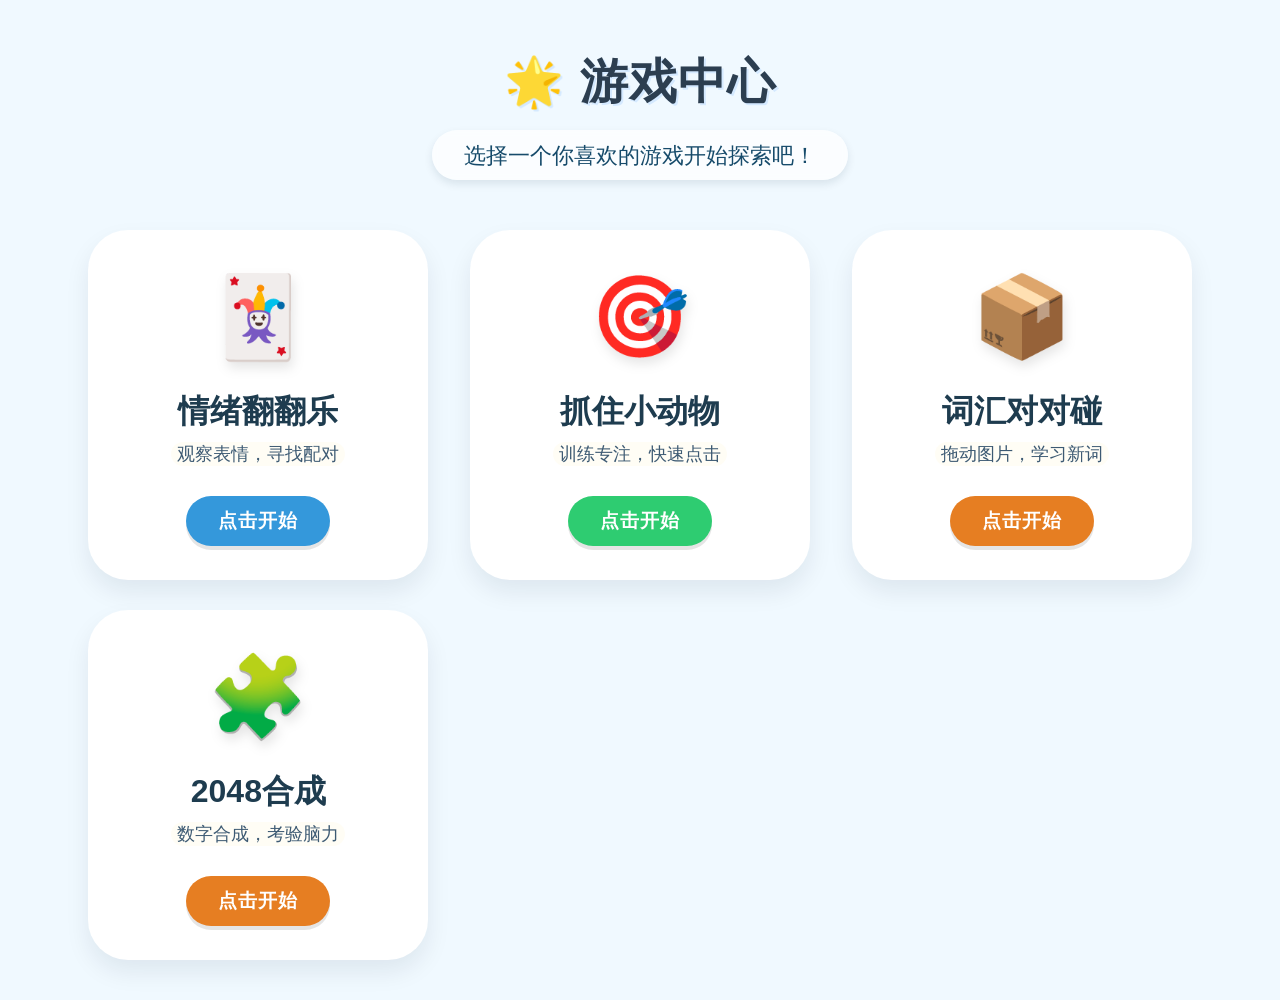
==== index.html @ b4124da2 "first_upload" ====
<!DOCTYPE html>
<html lang="zh-CN">
<head>
    <meta charset="UTF-8">
    <meta name="viewport" content="width=device-width, initial-scale=1.0">
    <title>特教辅助游戏中心 · 全部置中</title>
    <link rel="stylesheet" href="style.css">
</head>
<body>

    <header>
        <h1>🌟 游戏中心</h1>
        <p>选择一个你喜欢的游戏开始探索吧！</p>
    </header>

    <!-- 使用grid容器，所有卡片自动居中，忽略html中的换行干扰 -->
    <main class="game-container">
        <a href="game1.html" class="game-card card-blue" onmouseover="speak('情绪翻翻乐')">
            <div class="icon">🃏</div>
            <h2>情绪翻翻乐</h2>
            <p>观察表情，寻找配对</p>
            <span class="btn">点击开始</span>
        </a>

        <a href="game2.html" class="game-card card-green" onmouseover="speak('抓住小动物')">
            <div class="icon">🎯</div>
            <h2>抓住小动物</h2>
            <p>训练专注，快速点击</p>
            <span class="btn">点击开始</span>
        </a>
        <!-- 原html中的<br>已被css隐藏，不会导致换行错位 -->
        <br> 
        <a href="game3.html" class="game-card card-orange" onmouseover="speak('词汇对对碰')">
            <div class="icon">📦</div>
            <h2>词汇对对碰</h2>
            <p>拖动图片，学习新词</p>
            <span class="btn">点击开始</span>
        </a>

        <a href="game4.html" class="game-card card-orange" onmouseover="speak('2048合成')">
            <div class="icon"> 🧩</div>  
            <h2>2048合成</h2>
            <p>数字合成，考验脑力</p>
            <span class="btn">点击开始</span>
        </a>
    </main>

    <!-- 语音辅助功能 -->
    <script>
        // 语音辅助功能：当鼠标划过或点击时读出游戏名 (特教友好)
        function speak(text) {
            // 防止短时间内多次触发导致声音混乱
            if (window.speechSynthesis.speaking) {
                window.speechSynthesis.cancel();
            }
            const msg = new SpeechSynthesisUtterance(text);
            msg.lang = 'zh-CN';
            msg.rate = 0.8; // 语速稍慢一点，方便听清
            msg.volume = 1;
            // 再次确保停止之前的播放
            window.speechSynthesis.cancel();
            window.speechSynthesis.speak(msg);
        }
    </script>
</body>
</html>
---- style.css ----
/* ===== 全局重置 & 完全居中 ===== */
* {
    margin: 0;
    padding: 0;
    box-sizing: border-box;
}

body {
    /* 柔和背景，保护视力 */
    background-color: #f0f9ff;      /* 柔光浅蓝 */
    font-family: 'Microsoft YaHei', '幼圆', 'Segoe UI', sans-serif;
    color: #1e2f3f;
    /* 弹性布局，所有直接子元素水平居中 */
    display: flex;
    flex-direction: column;
    align-items: center;        /* 水平居中 */
    min-height: 100vh;
    padding: 20px 15px;
}

/* 页眉区完全居中 */
header {
    margin: 30px 0 30px 0;
    text-align: center;          /* 文字居中 */
    width: 100%;
    max-width: 900px;
}

header h1 {
    font-size: 3rem;              /* 约48px */
    color: #2c3e50;
    text-shadow: 2px 2px 0 #d4e9ff;
    letter-spacing: 1px;
    margin-bottom: 8px;
    word-break: break-word;
}

header p {
    font-size: 1.4rem;
    background: rgba(255, 255, 255, 0.7);
    backdrop-filter: blur(4px);
    display: inline-block;        /* 让背景紧贴文字 */
    padding: 0.6rem 2rem;
    border-radius: 60px;
    box-shadow: 0 4px 8px rgba(0, 40, 60, 0.1);
    color: #174b6b;
    margin-top: 8px;
}

/* ===== 游戏卡片网格 — 完全居中 ===== */
.game-container {
    display: grid;
    grid-template-columns: repeat(auto-fit, minmax(280px, 1fr));
    gap: 30px 25px;               /* 行间距与列间距 */
    width: 100%;
    max-width: 1150px;             /* 略宽，大屏也好看 */
    margin: 0 auto;                 /* 容器本身水平居中 */
    padding: 20px 15px;
    justify-items: center;          /* 让每个单元格内的卡片水平居中 (关键) */
    align-items: stretch;           /* 保证卡片高度自由拉伸 */
}

/* 卡片样式 — 内部也是flex纵向居中 */
.game-card {
    text-decoration: none;
    color: #1e2f3f;
    background: white;
    border-radius: 40px;
    padding: 35px 20px 30px 20px;
    width: 100%;                    /* 占据网格单元格全部宽度 */
    max-width: 340px;                /* 美观限制，但依然居中 */
    text-align: center;              /* 内部文字居中 */
    box-shadow: 0 12px 24px rgba(0, 30, 50, 0.08);
    transition: transform 0.25s ease, box-shadow 0.3s, border-color 0.2s;
    border: 4px solid transparent;   /* 预留边框位，防止悬停抖动 */
    display: flex;
    flex-direction: column;
    align-items: center;              /* 水平居中所有内部块 */
    justify-content: center;           /* 垂直方向也居中（内容少时） */
}

.game-card:hover {
    transform: translateY(-8px);
    box-shadow: 0 20px 30px rgba(27, 60, 87, 0.15);
}

/* 不同卡片悬停边框颜色 — 与按钮色呼应 */
.card-blue:hover {
    border-color: #3498db;
}
.card-green:hover {
    border-color: #2ecc71;
}
.card-orange:hover {
    border-color: #e67e22;
}

/* 图标 */
.game-card .icon {
    font-size: 5rem;               /* 80px */
    line-height: 1.2;
    margin-bottom: 15px;
    filter: drop-shadow(2px 6px 6px rgba(0,0,0,0.1));
}

/* 游戏标题 */
.game-card h2 {
    font-size: 2rem;
    font-weight: 600;
    margin: 10px 0 8px 0;
    color: #1e3c4f;
}

/* 描述文字 */
.game-card p {
    font-size: 1.1rem;
    color: #3d5a73;
    margin-bottom: 25px;
    padding: 0 6px;
    background: rgba(255, 247, 220, 0.3);
    border-radius: 30px;
}

/* 按钮 — 风格鲜明，且与卡片边框色系一致 */
.btn {
    display: inline-block;
    padding: 12px 32px;
    background: #2b4b6e;
    color: white;
    font-weight: bold;
    font-size: 1.2rem;
    border-radius: 60px;
    text-decoration: none;
    box-shadow: 0 4px 0 rgba(0,0,0,0.1);
    transition: background 0.2s, transform 0.1s;
    border: none;
    cursor: pointer;
    margin-top: 5px;
    letter-spacing: 1px;
}

.btn:hover {
    transform: scale(1.02);
    filter: brightness(1.1);
}

/* 分别设定按钮颜色 (与卡片悬停色对应) */
.card-blue .btn {
    background: #3498db;
}
.card-green .btn {
    background: #2ecc71;
}
.card-orange .btn {
    background: #e67e22;
}

/* 确保链接访问后的颜色不变 */
.game-card:visited,
.game-card:link {
    color: inherit;
}

/* 小调整：适配移动端，标题缩小一点 */
@media (max-width: 600px) {
    header h1 {
        font-size: 2.4rem;
    }
    header p {
        font-size: 1.2rem;
    }
    .game-card {
        padding: 25px 15px;
    }
    .game-card .icon {
        font-size: 4rem;
    }
    .game-card h2 {
        font-size: 1.8rem;
    }
}

/* 让第二行单独的 <br> 不破坏网格 (原html中在第二个卡片后有个<br>，用css屏蔽) */
.game-container br {
    display: none;   /* 避免多余的换行影响grid布局 */
}
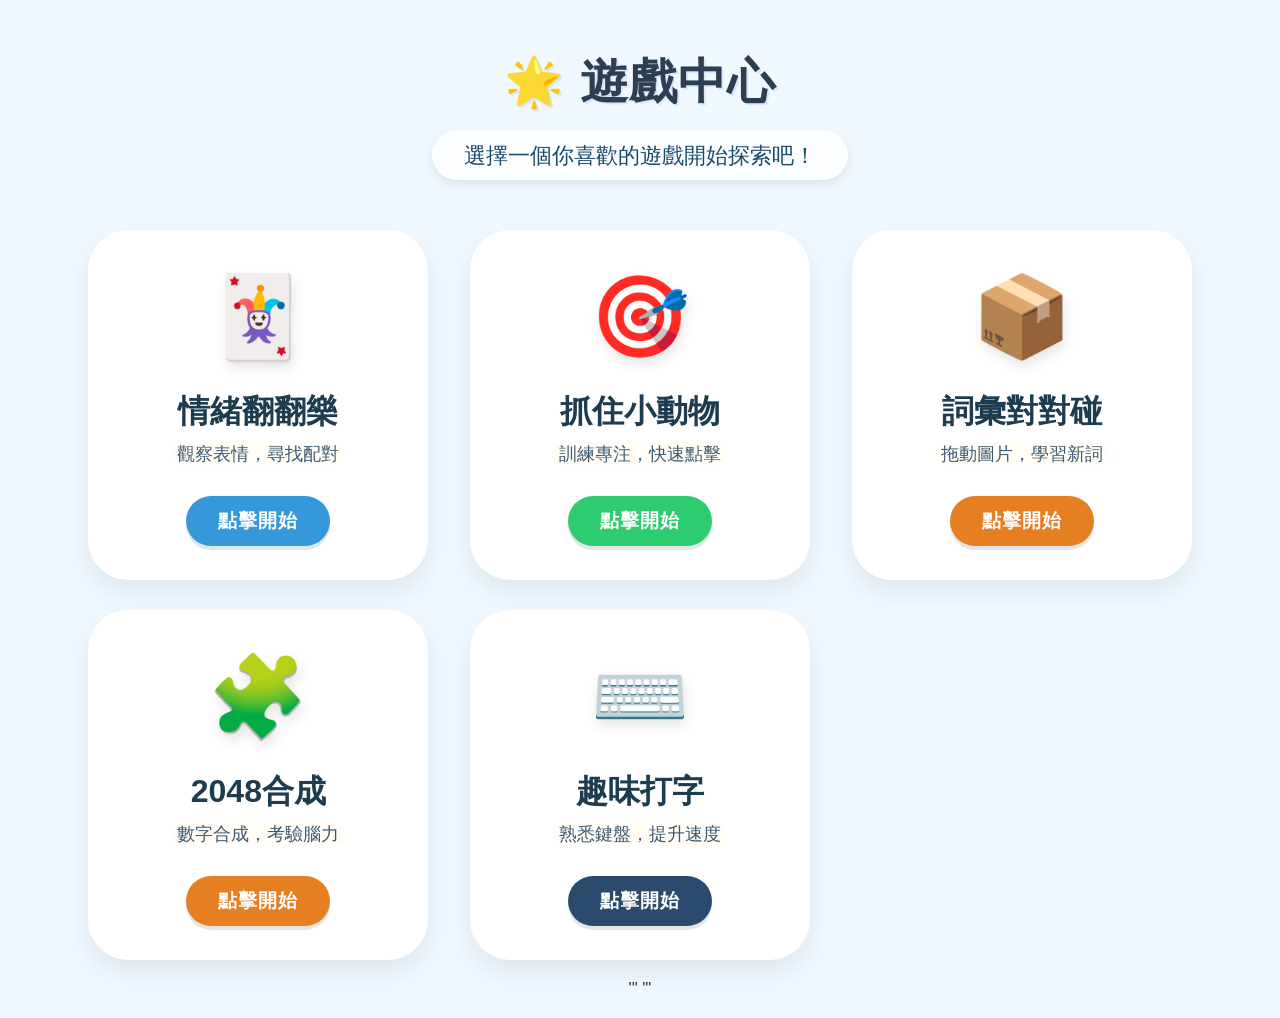
==== commit 9a1f4afc: "Complete index.html: Added entry for typing_game.html" ====
--- a/index.html
+++ b/index.html
@@ -3,64 +3,71 @@
 <head>
     <meta charset="UTF-8">
     <meta name="viewport" content="width=device-width, initial-scale=1.0">
-    <title>特教辅助游戏中心 · 全部置中</title>
+    <title>特教輔助遊戲中心 · 全部置中</title>
     <link rel="stylesheet" href="style.css">
 </head>
 <body>
 
     <header>
-        <h1>🌟 游戏中心</h1>
-        <p>选择一个你喜欢的游戏开始探索吧！</p>
+        <h1>🌟 遊戲中心</h1>
+        <p>選擇一個你喜歡的遊戲開始探索吧！</p>
     </header>
 
-    <!-- 使用grid容器，所有卡片自动居中，忽略html中的换行干扰 -->
     <main class="game-container">
-        <a href="game1.html" class="game-card card-blue" onmouseover="speak('情绪翻翻乐')">
+        <a href="game1.html" class="game-card card-blue" onmouseover="speak('情緒翻翻樂')">
             <div class="icon">🃏</div>
-            <h2>情绪翻翻乐</h2>
-            <p>观察表情，寻找配对</p>
-            <span class="btn">点击开始</span>
+            <h2>情緒翻翻樂</h2>
+            <p>觀察表情，尋找配對</p>
+            <span class="btn">點擊開始</span>
         </a>
 
-        <a href="game2.html" class="game-card card-green" onmouseover="speak('抓住小动物')">
+        <a href="game2.html" class="game-card card-green" onmouseover="speak('抓住小動物')">
             <div class="icon">🎯</div>
-            <h2>抓住小动物</h2>
-            <p>训练专注，快速点击</p>
-            <span class="btn">点击开始</span>
+            <h2>抓住小動物</h2>
+            <p>訓練專注，快速點擊</p>
+            <span class="btn">點擊開始</span>
         </a>
-        <!-- 原html中的<br>已被css隐藏，不会导致换行错位 -->
+        
         <br> 
-        <a href="game3.html" class="game-card card-orange" onmouseover="speak('词汇对对碰')">
+
+        <a href="game3.html" class="game-card card-orange" onmouseover="speak('詞彙對對碰')">
             <div class="icon">📦</div>
-            <h2>词汇对对碰</h2>
-            <p>拖动图片，学习新词</p>
-            <span class="btn">点击开始</span>
+            <h2>詞彙對對碰</h2>
+            <p>拖動圖片，學習新詞</p>
+            <span class="btn">點擊開始</span>
         </a>
 
         <a href="game4.html" class="game-card card-orange" onmouseover="speak('2048合成')">
-            <div class="icon"> 🧩</div>  
+            <div class="icon">🧩</div>  
             <h2>2048合成</h2>
-            <p>数字合成，考验脑力</p>
-            <span class="btn">点击开始</span>
+            <p>數字合成，考驗腦力</p>
+            <span class="btn">點擊開始</span>
+        </a>
+
+        <a href="typing_game.html" class="game-card card-purple" onmouseover="speak('趣味打字遊戲')">
+            <div class="icon">⌨️</div>
+            <h2>趣味打字</h2>
+            <p>熟悉鍵盤，提升速度</p>
+            <span class="btn">點擊開始</span>
         </a>
     </main>
-
-    <!-- 语音辅助功能 -->
+'''
     <script>
-        // 语音辅助功能：当鼠标划过或点击时读出游戏名 (特教友好)
+        // 語音輔助功能：當鼠標劃過或點擊時讀出遊戲名 (特教友好)
         function speak(text) {
-            // 防止短时间内多次触发导致声音混乱
+            // 防止短時間內多次觸發導致聲音混亂
             if (window.speechSynthesis.speaking) {
                 window.speechSynthesis.cancel();
             }
             const msg = new SpeechSynthesisUtterance(text);
             msg.lang = 'zh-CN';
-            msg.rate = 0.8; // 语速稍慢一点，方便听清
+            msg.rate = 0.8; // 語速稍慢一點，方便聽清
             msg.volume = 1;
-            // 再次确保停止之前的播放
+            // 再次確保停止之前的播放
             window.speechSynthesis.cancel();
             window.speechSynthesis.speak(msg);
         }
     </script>
+'''
 </body>
 </html>
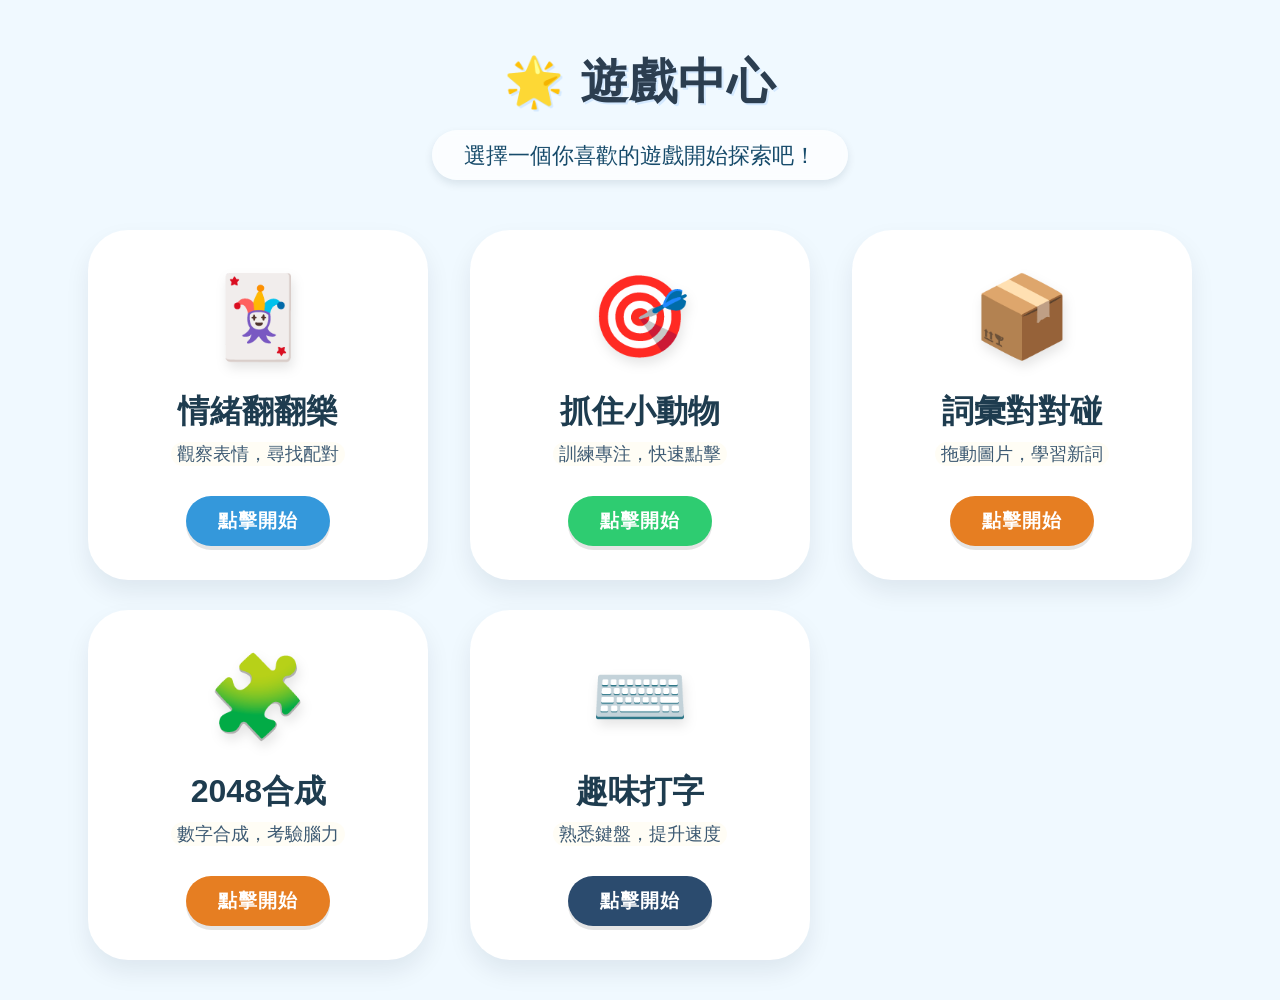
==== commit b1b08ce4: "Update index.html" ====
--- a/index.html
+++ b/index.html
@@ -51,7 +51,7 @@
             <span class="btn">點擊開始</span>
         </a>
     </main>
-'''
+
     <script>
         // 語音輔助功能：當鼠標劃過或點擊時讀出遊戲名 (特教友好)
         function speak(text) {
@@ -68,6 +68,6 @@
             window.speechSynthesis.speak(msg);
         }
     </script>
-'''
+
 </body>
-</html>+</html>
